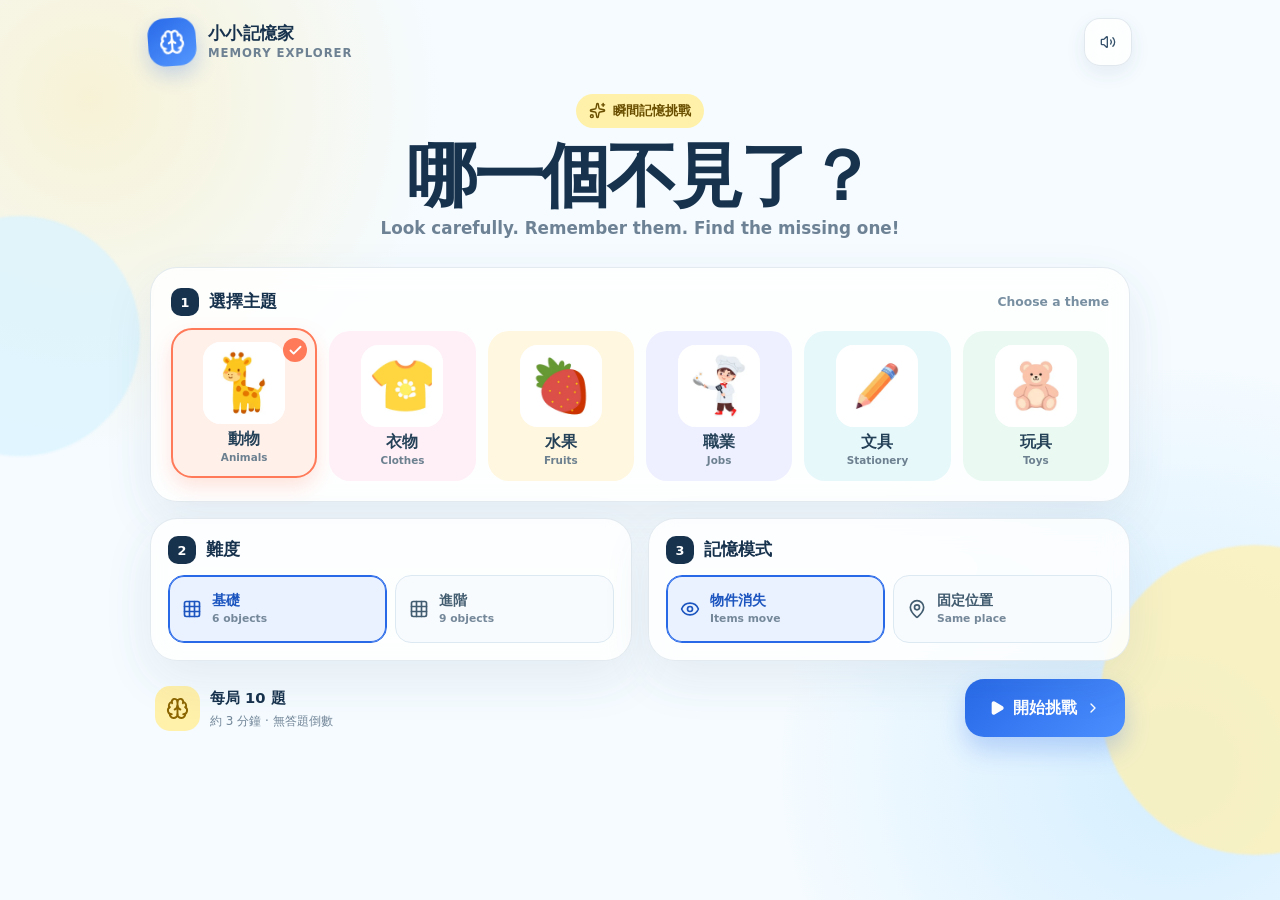
==== what-is-missing-memory-game/index.html @ b49cd641 "Add What Is Missing memory game preview" ====
<!doctype html>
<html lang="zh-Hant">
  <head>
    <meta charset="UTF-8" />
    <meta name="viewport" content="width=device-width, initial-scale=1, maximum-scale=1, viewport-fit=cover" />
    <meta name="theme-color" content="#f5fbff" />
    <meta name="description" content="為 5-6 歲孩子設計的物件與位置瞬間記憶遊戲。" />
    <link rel="icon" href="./favicon.svg" />
    <link rel="manifest" href="./manifest.webmanifest" />
    <title>小小記憶家 · What is missing?</title>
    <script type="module" crossorigin src="./assets/index-Bf6EFz1i.js"></script>
    <link rel="stylesheet" crossorigin href="./assets/index-BVpKvmOJ.css">
  </head>
  <body>
    <div id="root"></div>
  </body>
</html>
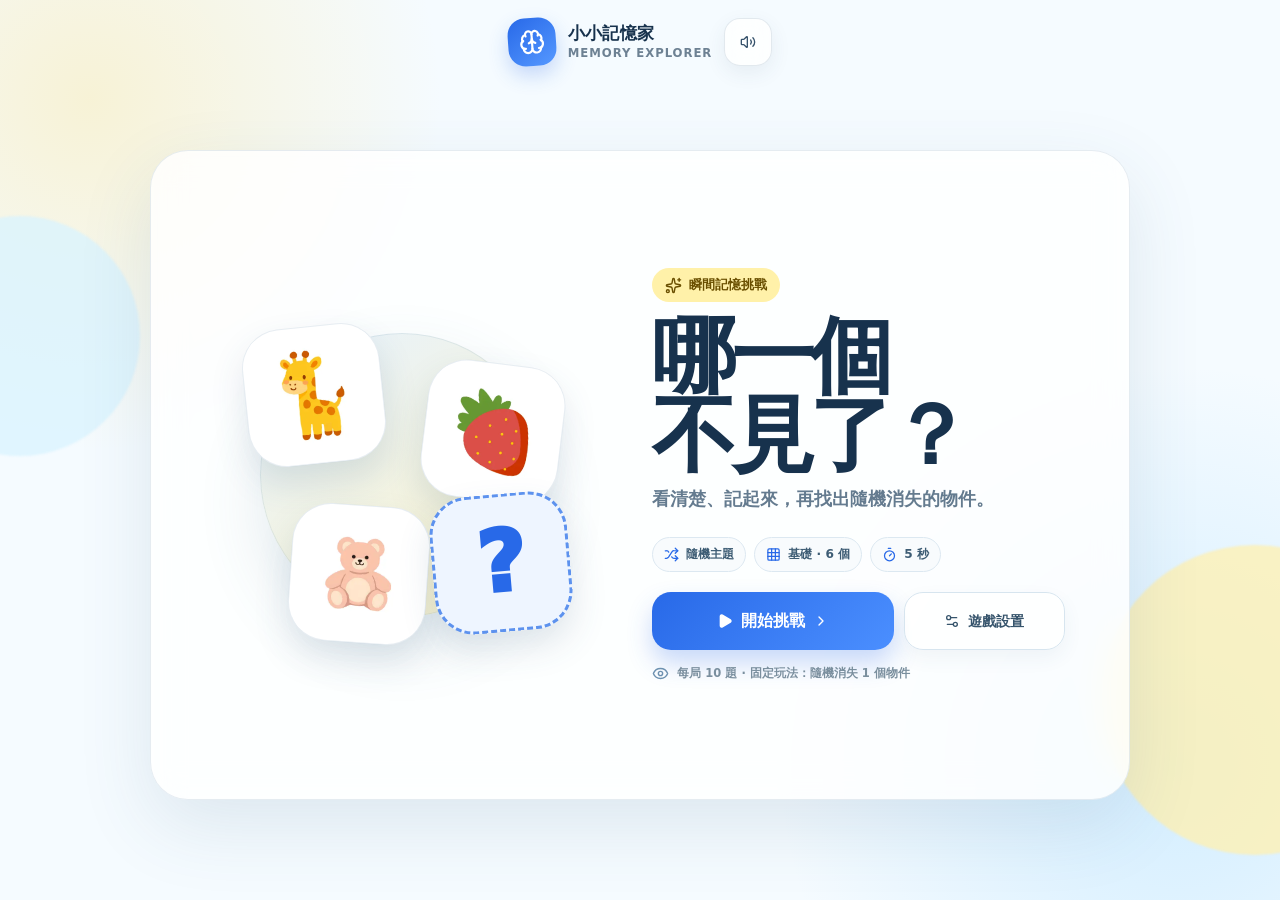
==== commit e98ac1b0: "Simplify memory game home and settings" ====
--- a/what-is-missing-memory-game/index.html
+++ b/what-is-missing-memory-game/index.html
@@ -8,8 +8,8 @@
     <link rel="icon" href="./favicon.svg" />
     <link rel="manifest" href="./manifest.webmanifest" />
     <title>小小記憶家 · What is missing?</title>
-    <script type="module" crossorigin src="./assets/index-Bf6EFz1i.js"></script>
-    <link rel="stylesheet" crossorigin href="./assets/index-BVpKvmOJ.css">
+    <script type="module" crossorigin src="./assets/index-B9fdNhUk.js"></script>
+    <link rel="stylesheet" crossorigin href="./assets/index-n01dsjqs.css">
   </head>
   <body>
     <div id="root"></div>
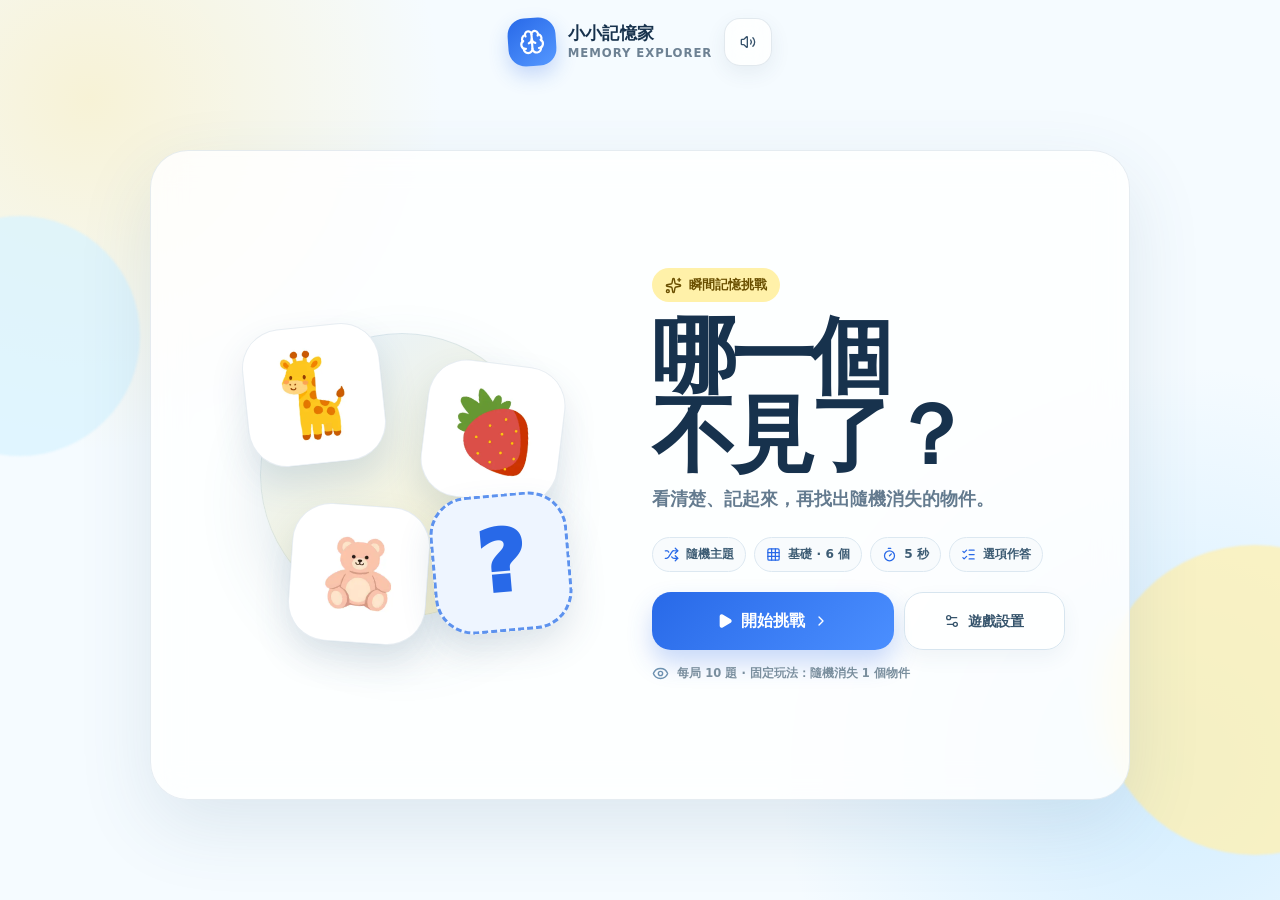
==== commit 2bc8b6d7: "Add choice and Cantonese voice answer modes" ====
--- a/what-is-missing-memory-game/index.html
+++ b/what-is-missing-memory-game/index.html
@@ -4,12 +4,12 @@
     <meta charset="UTF-8" />
     <meta name="viewport" content="width=device-width, initial-scale=1, maximum-scale=1, viewport-fit=cover" />
     <meta name="theme-color" content="#f5fbff" />
-    <meta name="description" content="為 5-6 歲孩子設計的物件與位置瞬間記憶遊戲。" />
+    <meta name="description" content="為 5-6 歲孩子設計的隨機消失物件瞬間記憶遊戲。" />
     <link rel="icon" href="./favicon.svg" />
     <link rel="manifest" href="./manifest.webmanifest" />
     <title>小小記憶家 · What is missing?</title>
-    <script type="module" crossorigin src="./assets/index-B9fdNhUk.js"></script>
-    <link rel="stylesheet" crossorigin href="./assets/index-n01dsjqs.css">
+    <script type="module" crossorigin src="./assets/index-kv6f3oMo.js"></script>
+    <link rel="stylesheet" crossorigin href="./assets/index-zY-JV-RP.css">
   </head>
   <body>
     <div id="root"></div>
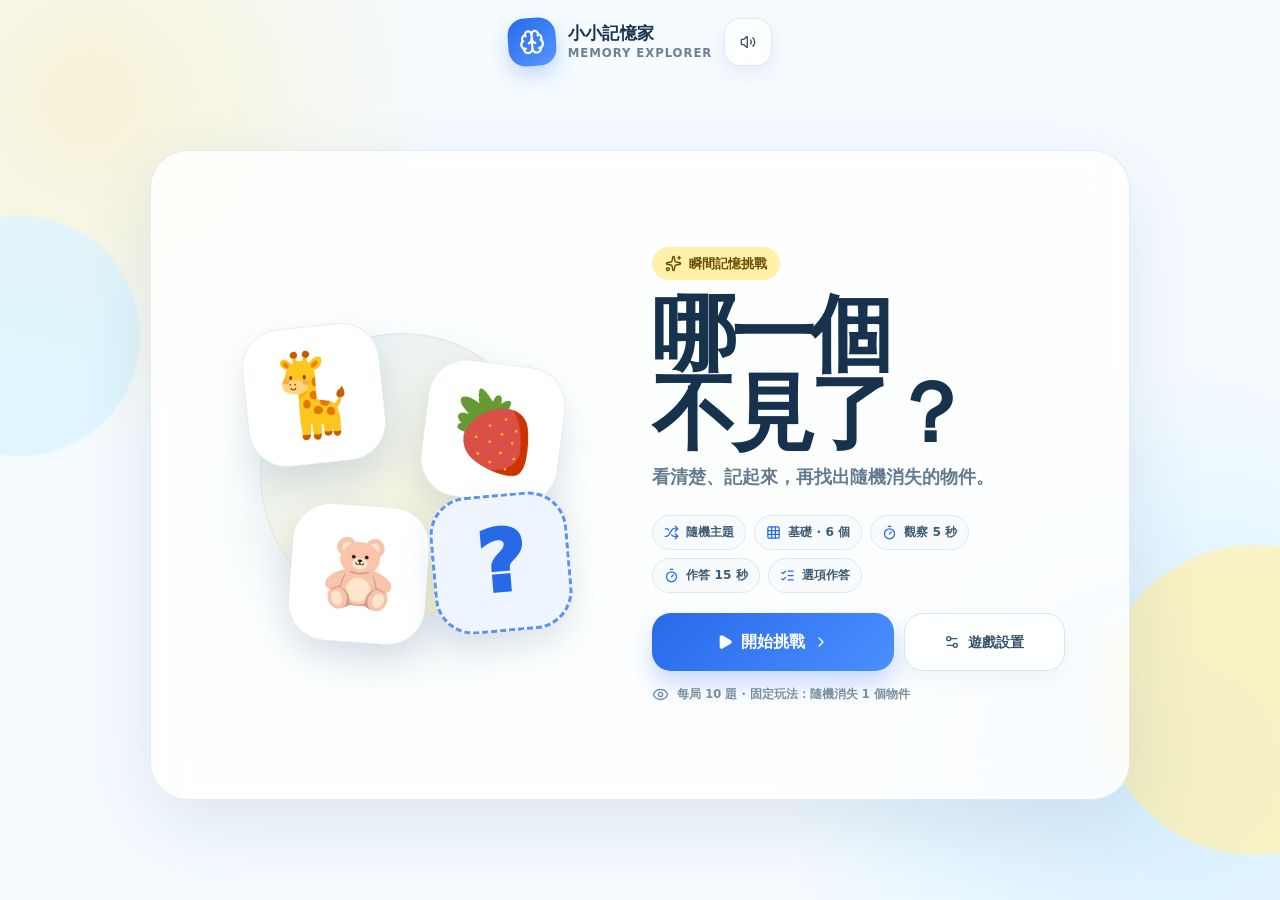
==== commit daa1f9f0: "Add configurable answer time limits" ====
--- a/what-is-missing-memory-game/index.html
+++ b/what-is-missing-memory-game/index.html
@@ -8,8 +8,8 @@
     <link rel="icon" href="./favicon.svg" />
     <link rel="manifest" href="./manifest.webmanifest" />
     <title>小小記憶家 · What is missing?</title>
-    <script type="module" crossorigin src="./assets/index-kv6f3oMo.js"></script>
-    <link rel="stylesheet" crossorigin href="./assets/index-zY-JV-RP.css">
+    <script type="module" crossorigin src="./assets/index-Cu7a5kFm.js"></script>
+    <link rel="stylesheet" crossorigin href="./assets/index-fnd5owSk.css">
   </head>
   <body>
     <div id="root"></div>
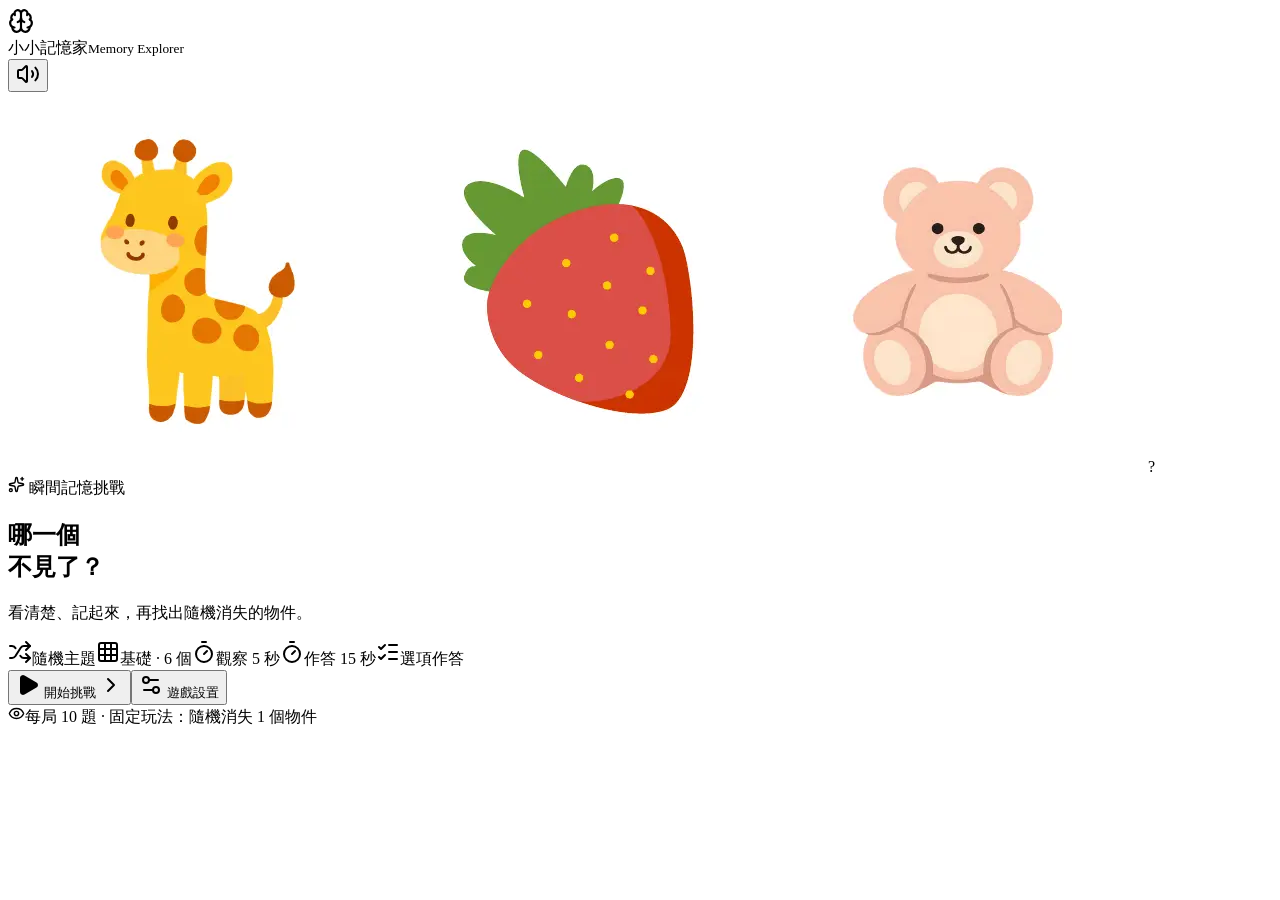
==== commit 675c32d7: "Improve real-time Cantonese voice matching" ====
--- a/what-is-missing-memory-game/index.html
+++ b/what-is-missing-memory-game/index.html
@@ -8,7 +8,7 @@
     <link rel="icon" href="./favicon.svg" />
     <link rel="manifest" href="./manifest.webmanifest" />
     <title>小小記憶家 · What is missing?</title>
-    <script type="module" crossorigin src="./assets/index-Cu7a5kFm.js"></script>
+    <script type="module" crossorigin src="./assets/index-BD4EoA4k.js"></script>
     <link rel="stylesheet" crossorigin href="./assets/index-fnd5owSk.css">
   </head>
   <body>
